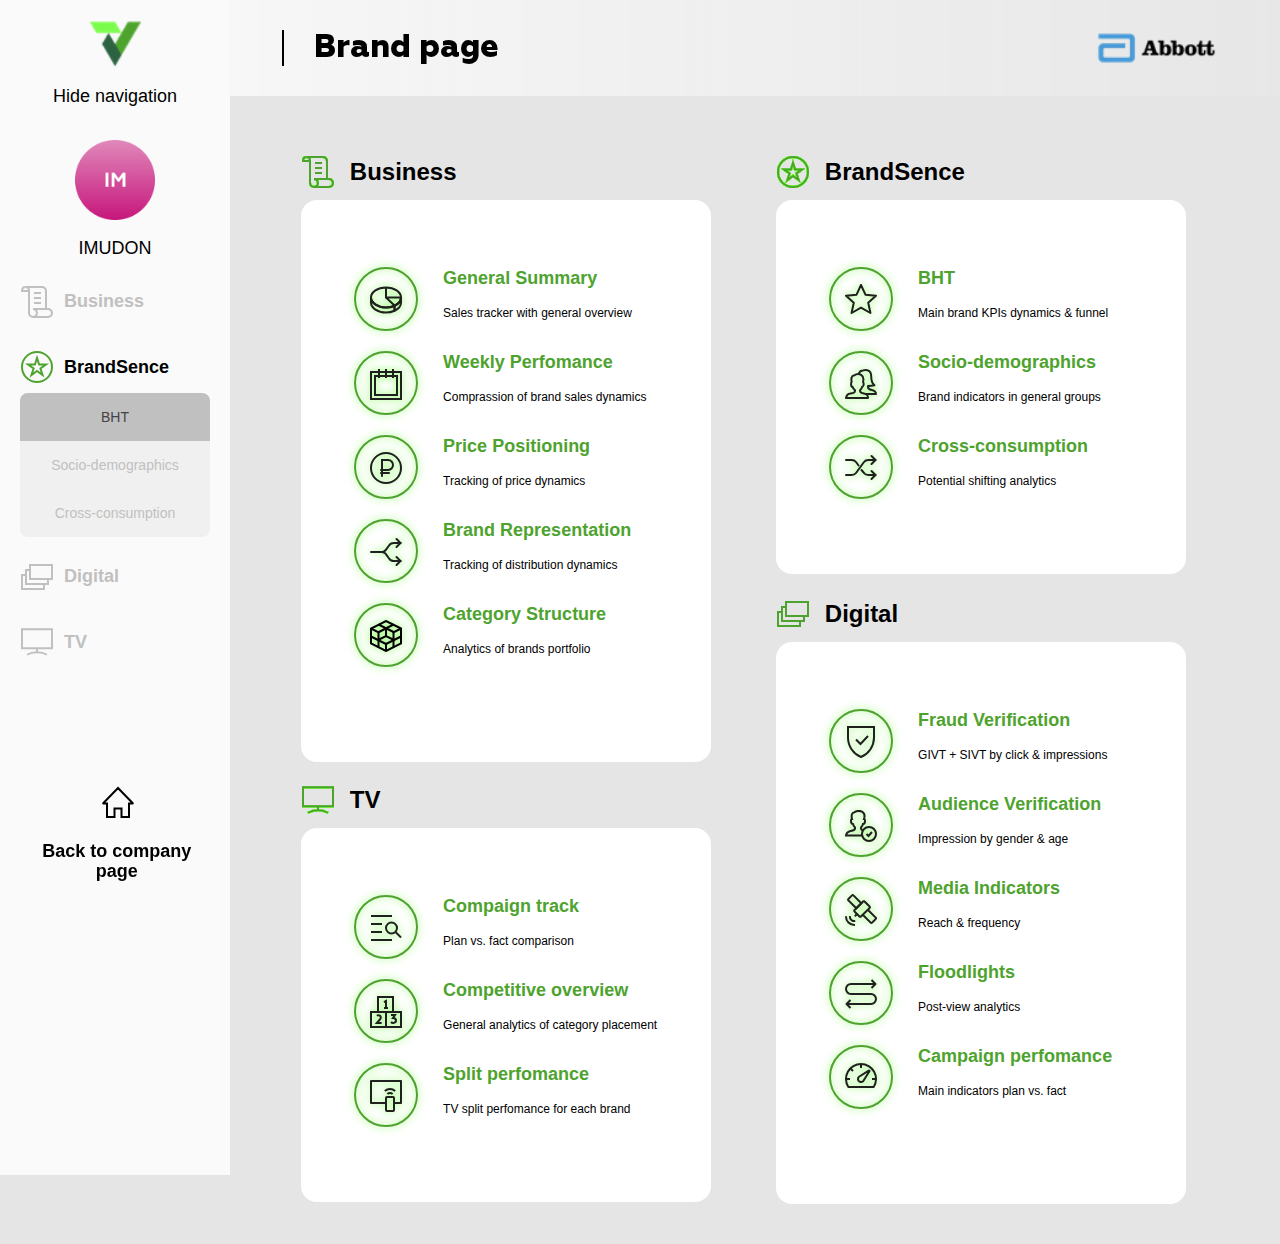
==== info.html @ 7080825c "Add files via upload" ====
<!DOCTYPE html>
<html lang="en">
<head>
    <meta charset="UTF-8">
    <meta http-equiv="X-UA-Compatible" content="IE=edge">
    <meta name="viewport" content="width=device-width, initial-scale=1.0">
    <title>Info VS</title>
    <link rel="shortcut icon" href="img/SV-img.svg" image="x-icon">
    
    <link rel="stylesheet" href="css/_normalize.css">
    <link rel="stylesheet" href="css/main.css">
    <link rel="stylesheet" href="css/info.css">
    <link rel="stylesheet" href="css/mobile.css">
    <link rel="stylesheet" href="css/media.css">
</head>
<body>
    <header class="header">
        
        <div class="header-block">
            <div class="header-block-menu">
                <div class="header-block-menu--item">
                    <img src="img/brands/brands-logo/IM-logo1.png" alt="Imudon" class="header-menu-brand header-disable">
                    <h2 class="header-display-text">Brand page</h2>
                </div>
                <button  class="btn-menu btn-reset"><img src="img/SV-img.svg" alt="SV logo" class="header-menu-logo header-disable"></button>
            </div>
            <h2 class="header-text">Brand page</h2>
            <img class="header-img" src="img/Abbott-logo.svg" alt="Abbott logo"> 
        </div>
    </header>
    <main class="info-container">
        <div id="header-container" class="header-container ">
            <div class="header-container-logo">
                <button id="hide" class="hide btn-reset"><img class="header-logo header-logo-act" src="img/SV-img.svg" alt="SV logo"></button>
                <h3 class="header-container-text active-text">Hide navigation</h3>
            </div>
            <div class="option-check">
                <img src="img/brands/brands-logo/IM-logo1.png" alt="Imudon" class="option-check-img">
                <h3 class="option-check-text active-text">Imudon</h3>
            </div>
            <div class="options-navigate">
                <div class="option-item">
                    <svg width="34" height="34" viewBox="0 0 34 34" fill="none" xmlns="http://www.w3.org/2000/svg">
                        <g filter="url(#filter0_d)">
                        <path d="M5.6 2C3.4 2 2 3.8 2 6H9M28 24H13C14.0609 24 15.0783 24.4214 15.8284 25.1716C16.5786 25.9217 17 26.9391 17 28C17 29.0609 16.5786 30.0783 15.8284 30.8284C15.0783 31.5786 14.0609 32 13 32H28C29.0609 32 30.0783 31.5786 30.8284 30.8284C31.5786 30.0783 32 29.0609 32 28C32 26.9391 31.5786 25.9217 30.8284 25.1716C30.0783 24.4214 29.0609 24 28 24Z" stroke="#C0C0C0" stroke-width="2"/>
                        <path d="M14 18H21M14 8H21H14ZM14 13H21H14Z" stroke="#C0C0C0" stroke-width="2"/>
                        <path d="M26.0001 24V6C26.0001 4.93913 25.5787 3.92172 24.8285 3.17157C24.0784 2.42143 23.061 2 22.0001 2H5.6001C7.8001 2 9.0001 3.8 9.0001 6V28C9.0001 29.0609 9.42152 30.0783 10.1717 30.8284C10.9218 31.5786 11.9392 32 13.0001 32" stroke="#C0C0C0" stroke-width="2"/>
                        </g>
                        <defs>
                        <filter id="filter0_d" x="0" y="0" width="34" height="34" filterUnits="userSpaceOnUse" color-interpolation-filters="sRGB">
                        <feFlood flood-opacity="0" result="BackgroundImageFix"/>
                        <feOffset/>          
                        <feColorMatrix type="matrix" values="0 0 0 0 0.482353 0 0 0 0 0.984314 0 0 0 0 0.298039 0 0 0 1 0"/>
                        <feBlend mode="normal" in="SourceGraphic" in2="effect1_dropShadow" result="shape"/>
                        </filter>
                        </defs>
                        </svg>
                    <h2 class="option-text active-text">Business</h2>
                </div>
                <div class="option-item active">
                    <div class="option-wrappers-descr">
                        <svg width="34" height="34" viewBox="0 0 34 34" fill="none" xmlns="http://www.w3.org/2000/svg">
                            <g filter="url(#filter0_d)">
                            <path d="M17 20.95L11.45 25L13.6 18.5L8 14.5H14.9L17 8L19.1 14.5H26L20.45 18.5L22.55 25L17 20.95Z" stroke="#4EA32E" stroke-width="2" stroke-miterlimit="10"/>
                            <path d="M17 32C25.2843 32 32 25.2843 32 17C32 8.71573 25.2843 2 17 2C8.71573 2 2 8.71573 2 17C2 25.2843 8.71573 32 17 32Z" stroke="#4EA32E" stroke-width="2" stroke-miterlimit="10"/>
                            </g>
                            <defs>
                            <filter id="filter0_d" x="0" y="0" width="34" height="34" filterUnits="userSpaceOnUse" color-interpolation-filters="sRGB">
                            <feFlood flood-opacity="0" result="BackgroundImageFix"/>
                            <feColorMatrix in="SourceAlpha" type="matrix" values="0 0 0 0 0 0 0 0 0 0 0 0 0 0 0 0 0 0 127 0"/>
                            <feOffset/>
                            <feGaussianBlur stdDeviation="0.5"/>
                            <feColorMatrix type="matrix" values="0 0 0 0 0.482353 0 0 0 0 0.984314 0 0 0 0 0.298039 0 0 0 1 0"/>
                            <feBlend mode="normal" in2="BackgroundImageFix" result="effect1_dropShadow"/>
                            <feBlend mode="normal" in="SourceGraphic" in2="effect1_dropShadow" result="shape"/>
                            </filter>
                            </defs>
                            </svg>
                        <h2 class="option-text active-text" id="active">BrandSence</h2>
                    </div>
                    <div class="option-wrappers-items">
                        <div class="items">
                            <svg class="active-svg hide-svg items-svg" width="24" height="24" viewBox="0 0 32 32" fill="none" xmlns="http://www.w3.org/2000/svg">
                                <path d="M16 23.6154L6.55556 29L8.77778 18.7692L1 11.7692L11.5556 10.6923L16 1L20.4444 10.6923L31 11.7692L23.2222 18.7692L25.4444 29L16 23.6154Z" stroke="#202020" stroke-width="2" stroke-miterlimit="10" stroke-linecap="round" stroke-linejoin="round"/>
                            </svg>
                            <h3 class="items-text active-text">BHT</h3>
                        </div>
                        <div class="items">
                            <svg class="items-svg hide-svg" width="24" height="24" viewBox="0 0 32 32" fill="none" xmlns="http://www.w3.org/2000/svg">
                                <path d="M13.7002 6.10001C14.1502 4.45001 15.3002 2.40001 18.2002 2.40001C18.2002 2.40001 26.2002 -0.149995 26.2002 8.00001C26.2002 14.85 27.7502 15.6 29.4002 17.25C27.3024 17.7429 25.1551 17.9945 23.0002 18V18.8C23.0002 19.6 22.8502 21.2 26.8502 22C30.8502 22.8 31.0002 26 31.0002 26H20.5002" stroke="#C0C0C0" stroke-width="2" stroke-miterlimit="10" stroke-linecap="round" stroke-linejoin="round"/>
                                <path d="M19.05 25.6C15.05 25.05 15.05 23.6 15.05 22.8V22.35C16.0686 21.4067 16.797 20.1926 17.15 18.85C18.35 18.85 18.65 16.3 18.65 15.95C18.65 15.6 18.55 14.15 18 14C20 7.00001 14 4.00001 8.8 7.60001C6.6 7.60001 5.9 10.8 6.7 14C6.15 14 6.05 15.5 6.05 15.9C6.05 16.3 6.35 18.8 7.55 18.8C7.95 20.25 9.05 21.45 10 22.3V22.8C10 23.6 9.7 25.1 5.65 25.6C1.6 26.1 1 30 1 30H23C23 30 23.05 26.15 19.05 25.6Z" stroke="#C0C0C0" stroke-width="2" stroke-miterlimit="10" stroke-linecap="round" stroke-linejoin="round"/>
                            </svg>                                
                            <h3 class="items-text active-text">Socio-demographics</h3>
                        </div>
                        <div class="items">
                            <svg class="items-svg hide-svg" width="24" height="24" viewBox="0 0 32 32" fill="none" xmlns="http://www.w3.org/2000/svg">
                                <path d="M26.5 12L30.5 8L26.5 4" stroke="#C0C0C0" stroke-width="2" stroke-miterlimit="10" stroke-linecap="round" stroke-linejoin="round"/>
                                <path d="M26.5 27L30.5 23L26.5 19" stroke="#C0C0C0" stroke-width="2" stroke-miterlimit="10" stroke-linecap="round" stroke-linejoin="round"/>
                                <path d="M30.5 8H23.5C21.5 8 20 8.5 19 10L11 21C9.5 23 8.5 23 6.5 23H1" stroke="#C0C0C0" stroke-width="2" stroke-miterlimit="10" stroke-linecap="round" stroke-linejoin="round"/>
                                <path d="M13.55 13.5L11 10C9.5 8 8.5 8 6.5 8H1M30.5 23H23.5C21.5 23 20 22.5 19 21L16.5 18" stroke="#C0C0C0" stroke-width="2" stroke-miterlimit="10" stroke-linecap="round" stroke-linejoin="round"/>
                            </svg>
                            <h3 class="items-text active-text">Cross-consumption</h3>
                        </div>
                    </div>
                </div>
                <div class="option-item">
                    
                        <svg width="34" height="32" viewBox="0 0 34 32" fill="none" xmlns="http://www.w3.org/2000/svg">
                            <g filter="url(#filter0_d)">
                            <path d="M24 23V28H2V14H6" stroke="#C0C0C0" stroke-width="2" stroke-miterlimit="10"/>
                            <path d="M28 18V23H6V9H10" stroke="#C0C0C0" stroke-width="2" stroke-miterlimit="10"/>
                            <path d="M10 4H32V18H10V4Z" stroke="#C0C0C0" stroke-width="2" stroke-miterlimit="10"/>
                            </g>
                            <defs>
                            <filter id="filter0_d" x="0" y="-1" width="34" height="34" filterUnits="userSpaceOnUse" color-interpolation-filters="sRGB">
                            <feFlood flood-opacity="0" result="BackgroundImageFix"/>
                            <feOffset/>
                            <feColorMatrix type="matrix" values="0 0 0 0 0.482353 0 0 0 0 0.984314 0 0 0 0 0.298039 0 0 0 1 0"/>
                            <feBlend mode="normal" in="SourceGraphic" in2="effect1_dropShadow" result="shape"/>
                            </filter>
                            </defs>
                            </svg>
                            
                            <h2 class="option-text active-text">Digital</h2>
                    
                </div>
                <div class="option-item">         
                        <svg width="34" height="32" viewBox="0 0 34 32" fill="none" xmlns="http://www.w3.org/2000/svg">
                            <g filter="url(#filter0_d)">
                            <path d="M7 28.75C10.0542 27.0484 13.5044 26.1858 17 26.25C20.4956 26.1858 23.9458 27.0484 27 28.75M17 26.25V22.25V26.25Z" stroke="#C0C0C0" stroke-width="2"/>
                            <path d="M2 3.25H32V22.25H2V3.25Z" stroke="#C0C0C0" stroke-width="2"/>
                            </g>
                            <defs>
                            <filter id="filter0_d" x="0" y="-1" width="34" height="34" filterUnits="userSpaceOnUse" color-interpolation-filters="sRGB">
                            <feFlood flood-opacity="0" result="BackgroundImageFix"/>
                            <feOffset/>
                            <feColorMatrix type="matrix" values="0 0 0 0 0.482353 0 0 0 0 0.984314 0 0 0 0 0.298039 0 0 0 1 0"/>
                            <feBlend mode="normal" in="SourceGraphic" in2="effect1_dropShadow" result="shape"/>
                            </filter>
                            </defs>
                            </svg>
                            
                        <h2 class="option-text active-text">TV</h2>
                    
                </div>
            </div>
            <div class="back-container block-menu">
                <a href="index.html" class="back" >
                    <svg width="32" height="32" viewBox="0 0 32 32" fill="none" xmlns="http://www.w3.org/2000/svg">
                        <path id="back-button" d="M15.9998 2L1.22234 17.285C1.20438 17.3023 1.19201 17.3246 1.18682 17.349C1.18163 17.3734 1.18385 17.3988 1.19321 17.4219C1.20256 17.445 1.21862 17.4648 1.23932 17.4787C1.26001 17.4926 1.2844 17.5001 1.30934 17.5H4.99984V31H12.4998V22.5H19.4998V31H26.9998V17.5H30.6908C30.7158 17.5001 30.7402 17.4926 30.7609 17.4787C30.7815 17.4648 30.7976 17.445 30.807 17.4219C30.8163 17.3988 30.8185 17.3734 30.8134 17.349C30.8082 17.3246 30.7958 17.3023 30.7778 17.285L15.9998 2Z" stroke="black" stroke-width="2" stroke-miterlimit="10" stroke-linecap="round"/>
                    </svg>
                </a>
                <h3 class="back-text active-text">Back to company page</h3>
                    
            </div>

        </div>
        <div class="check-containers">
            <div class="check-containers__item check-containers__item--business">
                <div class="check-wrapp">
                    <img src="img/brands/brands-item/brands-business.svg" class="check-img"></img>
                    <h2 class="check-text">Business</h2>
                </div>
                <div class="check-contents">
                    <div class="check-contents__item check-contents__items">
                        <div class="check-contents__img"><img src="img/info/business_icon-1.svg" alt="General Summary"></div>
                        <div class="check-contents__wrapper">
                           <a href="diogram.html" class="diogram"><h3 class="check-contents__text">General Summary</h3></a> 
                            <p class="check-contents__descr">Sales tracker with general overview</p>
                        </div>
                    </div>
                    <div class="check-contents__item check-contents__items">
                        <div class="check-contents__img"><img src="img/info/business_icon-2.svg" alt="Weekly Perfomance"></div>
                        <div class="check-contents__wrapper">
                            <a href="diogram.html" class="diogram"><h3 class="check-contents__text">Weekly Perfomance</h3></a>
                            <p class="check-contents__descr">Comprassion of brand sales dynamics</p>
                        </div>
                    </div>
                    <div class="check-contents__item check-contents__items">
                        <div class="check-contents__img"><img src="img/info/business_icon-3.svg" alt="Price Positioning"></div>
                        <div class="check-contents__wrapper">
                            <a href="diogram.html" class="diogram"><h3 class="check-contents__text">Price Positioning</h3></a>
                            <p class="check-contents__descr">Tracking of price dynamics</p>
                        </div>
                    </div>
                    <div class="check-contents__item check-contents__items">
                        <div class="check-contents__img"><img src="img/info/business_icon-4.svg" alt="Brand Representation"></div>
                        <div class="check-contents__wrapper">
                            <a href="diogram.html" class="diogram"><h3 class="check-contents__text">Brand Representation</h3></a>
                            <p class="check-contents__descr">Tracking of distribution dynamics</p>
                        </div>
                    </div>
                    <div class="check-contents__item check-contents__items menu-category hide-block">
                        <div class="check-contents__img"><img src="img/info/business_icon-5.svg" alt="Category Structure"></div>
                        <div class="check-contents__wrapper">
                            <a href="diogram.html" class="diogram"><h3 class="check-contents__text">Category Structure</h3></a>
                            <p class="check-contents__descr">Analytics of brands portfolio</p>
                        </div>
                    </div>
                </div>
            </div>
            <div class="check-containers__item check-containers__item--brand">
                <div class="check-wrapp">
                    <img src="img/brands/brands-item/brands-sence.svg" class="check-img"></img>
                    <h2 class="check-text">BrandSence</h2>
                </div>
                <div class="check-contents">
                    <div class="check-contents__item">
                        <div class="check-contents__img"><img src="img/info/brandSence_icon-1.svg" alt="BHT"></div>
                        <div class="check-contents__wrapper">
                            <a href="diogram.html" class="diogram"><h3 class="check-contents__text">BHT</h3></a>
                            <p class="check-contents__descr">Main brand KPIs dynamics & funnel</p>
                        </div>
                    </div>
                    <div class="check-contents__item">
                        <div class="check-contents__img"><img src="img/info/brandSence_icon-2.svg" alt="Socio-demographics"></div>
                        <div class="check-contents__wrapper">
                            <a href="diogram.html" class="diogram"><h3 class="check-contents__text">Socio-demographics</h3></a>
                            <p class="check-contents__descr">Brand indicators in general groups</p>
                        </div>
                    </div>
                    <div class="check-contents__item none-contents">
                        <div class="check-contents__img"><img src="img/info/brandSence_icon-3.svg" alt="Cross-consumption"></div>
                        <div class="check-contents__wrapper">
                            <a href="diogram.html" class="diogram"><h3 class="check-contents__text">Cross-consumption</h3></a>
                            <p class="check-contents__descr">Potential shifting analytics</p>
                        </div>
                    </div>
                </div>
            </div>
            <div class="check-containers__item check-containers__item--tv check-containers__item--brand">
                <div class="check-wrapp">
                    <img src="img/brands/brands-item/brands-tv.svg" class="check-img"></img>
                    <h2 class="check-text">TV</h2>
                </div>
                <div class="check-contents">
                    <div class="check-contents__item">
                        <div class="check-contents__img"><img src="img/info/TV_icon-1.svg" alt="Compaign track"></div>
                        <div class="check-contents__wrapper">
                            <a href="diogram.html" class="diogram"><h3 class="check-contents__text">Compaign track</h3></a>
                            <p class="check-contents__descr">Plan vs. fact comparison</p>
                        </div>
                    </div>
                    <div class="check-contents__item">
                        <div class="check-contents__img"><img src="img/info/TV_icon-2.svg" alt="Competitive overview"></div>
                        <div class="check-contents__wrapper">
                            <a href="diogram.html" class="diogram"><h3 class="check-contents__text">Competitive overview</h3></a>
                            <p class="check-contents__descr">General analytics of category placement</p>
                        </div>
                    </div>
                    <div class="check-contents__item none-contents">
                        <div class="check-contents__img"><img src="img/info/TV_icon-3.svg" alt="Split perfomance"></div>
                        <div class="check-contents__wrapper">
                            <a href="diogram.html" class="diogram"><h3 class="check-contents__text">Split perfomance</h3></a>
                            <p class="check-contents__descr">TV split perfomance for each brand</p>
                        </div>
                    </div>
                </div>
            </div>
            <div class="check-containers__item check-containers__item--digital check-containers__item--business">
                <div class="check-wrapp">
                    <img src="img/brands/brands-item/brands-digital.svg" class="check-img"></img>
                    <h2 class="check-text">Digital</h2>
                </div>
                
                <div class="check-contents">
                    <div class="check-contents__item">
                        <div class="check-contents__img"><img src="img/info/digital_icon-1.svg" alt="Fraud Verification"></div>
                        <div class="check-contents__wrapper">
                            <a href="diogram.html" class="diogram"><h3 class="check-contents__text">Fraud Verification</h3></a>
                            <p class="check-contents__descr">GIVT + SIVT by click & impressions</p>
                        </div>
                    </div>
                    <div class="check-contents__item">
                        <div class="check-contents__img"><img src="img/info/digital_icon-2.svg" alt="Audience Verification"></div>
                        <div class="check-contents__wrapper">
                            <a href="diogram.html" class="diogram"><h3 class="check-contents__text">Audience Verification</h3></a>
                            <p class="check-contents__descr">Impression by gender & age</p>
                        </div>
                    </div>
                    <div class="check-contents__item">
                        <div class="check-contents__img"><img src="img/info/digital_icon-3.svg" alt="Media Indicators"></div>
                        <div class="check-contents__wrapper">
                            <a href="diogram.html" class="diogram"><h3 class="check-contents__text">Media Indicators</h3></a>
                            <p class="check-contents__descr">Reach & frequency</p>
                        </div>
                    </div>
                    <div class="check-contents__item">
                        <div class="check-contents__img"><img src="img/info/digital_icon-4.svg" alt="Floodlights"></div>
                        <div class="check-contents__wrapper">
                            <a href="diogram.html" class="diogram"><h3 class="check-contents__text">Floodlights</h3></a>
                            <p class="check-contents__descr">Post-view analytics</p>
                        </div>
                    </div>
                    <div class="check-contents__item none-contents">
                        <div class="check-contents__img"><img src="img/info/digital_icon-5.svg" alt="Campaign perfomance"></div>
                        <div class="check-contents__wrapper">
                            <a href="diogram.html" class="diogram"><h3 class="check-contents__text">Campaign perfomance</h3></a>
                            <p class="check-contents__descr">Main indicators plan vs. fact</p>
                        </div>
                    </div>
                </div>
            </div>
        </div>
    </main>

    <script src="js/info.js" ></script>
</body>
</html>
---- css/main.css ----
@font-face {
  font-family: 'Geometria Regular';
  src: url(/fonts/Geometria.woff) format('woff');
  font-weight: 400;
  font-style: normal;
}

@font-face {
  font-family: 'Geometria Bold';
  src: url(/fonts/Geometria-Bold.woff)  format('woff');
  font-weight: 700;
  font-style: normal;
}

@font-face {
  font-family: 'Geometria Extra Bold';
  src: url(/fonts/Geometria-ExtraBold.woff)  format('woff');
  font-weight: 800;
  font-style: normal;
}

* {
    box-sizing: border-box;
}

a {
    color: inherit;
    text-decoration: none;
    padding: 0;
    margin: 0;
}

img {
    max-width: 100%;
}

.list-reset {
    margin: 0;
    padding: 0;
    list-style-type: none;
}

.btn-reset {
    padding: 0;
    border: none;
    cursor: pointer;
    background-color: transparent;
}

:root {
	--accent-color: #5D71DD;
	--dark-color: #2F2222;
	--grid-gap: 40px;
}
body {
	font-family: 'Geometria', sans-serif;
	margin: 0;
    padding: 0;
    overflow-anchor: none;
    font-weight: 400;
    background-color: #E5E5E5;
}

.main-contain {
    padding: 0 205px;
}

.header {
    display: flex;
    align-items: center;
    justify-content: space-between;
}
.header-logo {
  margin-left: -40px;
}
.header-img {
  margin-right: -50px;
}
.header-block {
    display: flex;
    align-items: center;
    justify-content: space-between;
}
.header-text {
    font-family: 'Geometria Extra Bold';
    font-size: 32px;
}
.contents-brands {
    display: grid;
    grid-template-columns: repeat(2, 1fr);
    margin-bottom: 30px;
    gap: 15px;
    margin-top: 30px;
}
.brands-item {
    height: 392px;
    display: flex;
    align-items: center;
    justify-content: space-around;
    background-color: #fff;
    border-radius: 16px;
}

.brands-item__name {
    padding: 0 35px;
    border-right: 1px solid #C0C0C0;  
    height: 80%;
}

.brands-item__name--2 {
    height: 280px;
}
.brands-item__name--2--modify{
    margin-top: -110px;
}
.brands-item__name--3 {
    height: 235px;
}
.brands-item__name--3--modify {
    margin-top: -65px;
}

.name-logo {
    background-size: cover;
    background-position: center;
    background-repeat: no-repeat;
    width: 96px;
    height: 96px;
}
.name-logo--1 {
    background-image: url(/img/brands/brands-logo/HP-logo1.png);
}
.name-logo--2 {
    background-image: url(/img/brands/brands-logo/IM-logo1.png);
}
.name-logo--3 {
    background-image: url(/img/brands/brands-logo/KR-logo.png);
}
.name-logo--4 {
    background-image: url(/img/brands/brands-logo/SM-logo.png);
}
.name-logo--5 {
    background-image: url(/img/brands/brands-logo/HP-logo2.png);
}
.name-logo--6 {
    background-image: url(/img/brands/brands-logo/IM-logo2.png);
}

.name-text {
    font-family: 'Geometria Regular';
    font-size: 24px;
    text-transform: uppercase;
    margin-top: 15px;
}

.brands-item__service {
  margin-right: 25%;
}

.service-img {
  padding: 20px;
  font-size: 18px;
  font-family: 'Geometria Bold';
  width: 32px;
}
.service-content {
  display: flex;
  align-items: center;
  justify-content: space-between;
}
.service-content img{
  margin-right: 15px;
}

.service-img:hover {
  transition: 0.3s ease all;
  color: #3d3d3d;
}
---- css/info.css ----
.header-container {
    position: fixed;
    background-color: #FAFAFA;
    height: 1195px;
    width: 230px;
    z-index: 20;
    margin-top: -200px;
}
.change-container {
    width: 95px;
}
.header-container-logo {
    margin-top: 40px;
}
.header-container-text {
    font-size: 18px;
    font-weight: 400;
    text-align: center;
}
.header-logo-act {
    display: block;
}
.header-logo {  
    margin: 0 auto;
    display: block;
}
.header-block-menu {
    display: none;
}
.header-menu-brand {
    height: 48px;
    width: 48px;
}
.option-check {
    margin-top: 33px;
}
.option-check-img {
    width: 80px;
    height: 80px;
    display: block;
    margin: 0 auto;
}
.option-check-text {
    text-transform: uppercase;
    font-size: 18px;
    font-weight: 400;
    text-align: center;
}
.options-navigate {
    padding: 0 20px;
}
.pad {
    margin-top: 50px;
    padding: 0  30px;
}

.option-wrappers-descr {
    display: flex;
   align-items: center;
}
.option-wrappers-items {
    width: 190px;
    height: 144px;
    background-color: #F0F0F0;
    border-radius: 8px;
}
.small {
    margin-top: 20px;
    width: 78.48px;
    margin-left: -20px;
}

.items {
    font-weight: 400;
    font-size: 14px;
    color: #C0C0C0;
}
.items:first-child {
    background: #C0C0C0;
    color: #434343;
    border-top-left-radius: 8px;
    border-top-right-radius: 8px;
}
.items-text {
    font-weight: 400;
    font-size: 14px;
    margin: 0 auto;
    height: 48px;
    line-height: 48px;
    text-align: center;
}
.items-svg {
    margin-left: 30%;
    margin: 10px 0 10px 30%;
}
.hide-svg {
    display: none;
}

.option-item {
    display: flex;
    align-items: center;
    margin-top: 15px;
}
.option-text {
    font-weight: 900;
    font-size: 18px;
    color: #C0C0C0;
    margin-left: 10px;
}

.back {
    margin-left: 55%;
}
.back-change {
    margin-left: 40%;
}
.back-container {
    position: fixed;
    left: 0;
    bottom: 0;
    margin-left: 1.5%;
}
#back-button:hover {
    transition: all 0.3s ease;
    stroke: #4EA32E;
    fill: none;
}
.back-text {
    font-size: 18px;
    text-align: center;
    width: 150px;
    margin-left: 15%;
}

.header-block {
    display: flex;
    align-items: center;
    justify-content: space-between;
    z-index: 10;
    height: 96px;
    left: 0px;
    top: 0px;
    background: linear-gradient(90deg, #FAFAFA 0%, rgba(250, 250, 250, 0.1) 100%);
    backdrop-filter: blur(16px);
    position: fixed;
    width: 100%;
}
.header-text {
    margin-left: 22%;
    border-left: 2px solid #000;
    padding-left: 30px;
}
.header-img {
    margin-right: 5%;
}
.check-containers {
    display: grid;
    grid-template-columns: repeat(2, 1fr);
    gap: 65px;
    margin: 180px 23.5% 40px 23.5%;
}

.check-containers__item {
    background-color: #FFFFFF;
    border-radius: 16px;
    width: 410px; 
    margin-top: 20px;
}
.check-containers__item--business {
    height: 562px;
}
.check-containers__item--digital {
    margin-top: -185px;
}
.check-containers__item--brand {
    height: 374px;
}
.check-containers__item--tv {
    margin-top: 1px;
}
.check-wrapp {
    display: flex;
    align-items: center;
    justify-content: left;
    margin-top: -15%;
}

.hide {
    margin: 0 auto;
    display: block;
}

.check-text {
    color: #000;
    margin-left: 15px;
}

.check-contents {
    position: relative;
    margin-left: 13%;
    margin-top: 15%;
}
.check-contents__item {
    display: flex;
    align-items: center;
}
.check-contents__img {
    width: 64px;
    height: 64px;
    line-height: 60px;
    margin-bottom: 20px;
    border-radius: 50px;
    text-align: center;
    border: 2px solid #4EA32E;
    filter: drop-shadow(0px 0px 4px #7BFB4C);
}
.check-contents__img img{
    
  vertical-align: middle;  
}
.check-contents__wrapper {
    margin-left: 25px;
    margin-top: -10%;
}
.check-contents__descr {
    font-size: 12px;
    font-weight: 400;
}
.check-contents__text   {
    font-weight: 900;
    font-size: 18px;
    color: #4EA32E;
}
.check-contents__text:hover {
    transition: all 0.3s ease ;
    color: #3d3d3d;
}

.active-text {
    display: block;
}
.disable-text {
    display: none;
}
    
#active {
    color: #000;
}
.active {  
    display: block;
}


.block-menu {
    display: block;
}

.btn-menu {
    z-index: 100;
}
---- css/mobile.css ----
@media (max-width: 1366px) {
    
}

@media (max-width: 1100px) {
    
}
@media (max-width: 1024px) {
    
}

@media (max-width: 812px) {
    .contents-brands {
        grid-template-columns: repeat(1, 1fr);
    }
    .brands-item__name--2--modify {
        margin-top: 0px;
    }
    .brands-item__name--3--modify {
        margin-top: 0;
    }
    .service-content {
        margin-left: 0px; 
    }
    .brands-item__service {
        margin-right: 0;
    }
    
}

@media (max-width: 767px) {
    .login-container {
        top: 30%;
    }
    .header-logo {
        display: none;
    }
    .header-text {
        font-size: 18px;
        padding-left: 10px;
        border-left: 1px solid #000;
    }
    .header-img {
        margin-right: 0;
        width: 90px;
    }
    .main-contain {
        padding: 0 25px;
    }
}

@media (max-width: 375px) {
    button {
        width: 300px;
        margin-left: 30px;
    }
    input {
        width: 300px;
        margin-left: 30px;
    }
    .brands-item__service {
        display: none;
    }
    .name-text {
        border-bottom: none;
        margin-left: 30px;
        margin-top: -10px;
    }
    .brands-item {
        height: 100%;
    }
    .brands-item__name {
        padding: 10px 0px;
        display: inline-flex;
        border-right: none;
    }
    .name-logo {
        margin-left: 20px;
        width: 64px;
        height: 64px;
        margin-top: -25px;
    }

}

@media (max-width: 320px) {

}
---- css/media.css ----
@media (max-width: 1366px) {
    .service-content {
        margin-left: 15px;
    }
    .brands-item__name {
        padding: 0 28px;
    }
}

@media (max-width: 1100px) {
    .brands-item__name {
        padding: 0 15px;
    }
    .service-content {
        margin-left: 10px;
    }
    .service-content img {
        width: 28px;
    }
}

@media (max-width: 1024px) {
    .service-img {
        padding: 20px;
        font-size: 16px;
    }
    .brands-item {
        height: 600px;
        display: block;
    }
   
    .brands-item__name--2 {
        height: 480px;
        
    }
    .brands-item__name--2--modify{
        margin-top: -110px;
    }
    .brands-item__name--3 {
        height: 355px;
    }
    
    .brands-item__name--3--modify {
        margin-top: 5px;
    }
    .name-logo {
        margin: 0 auto;
    }
    .brands-item__name {
        height: 25%;
        margin-top: 40px;
    }
    .name-text {
        text-align: center;
        padding-bottom: 10px;
        border-bottom: 1px solid #C0C0C0;
    }
    .service-content {
        justify-content: center;
    }
    .brands-item__service {
        margin-top: 60px;
        margin-right: 25%;
    }
    .brands-item__service-1 {
        margin-top: 0;
    }
    .brands-item__service-2 {
        margin-top: 30px;
    }
    .check-containers {
        gap: 15px;
        margin: 170px 2.5% 40px 25%;
    }
    .check-containers__item {
        width: 350px;
    }
    .check-containers__item--tv {
        margin-top: 40px;
    }
    .check-containers__item--digital {
        margin-top: -145px;
    }
    .check-contents__item {
        margin-left: -20px;
    }
}

@media (max-width: 910px) {
    .check-containers {
        grid-template-columns: repeat(1, 1fr);
        margin: 180px 0 40px 40%;
    }
    .header-text {
        margin-left: 27%;
    }
    .check-containers__item--digital {
        margin-top: 40px;
    }
    .check-containers__item:not(:first-child) {
        margin-top: 40px;
    }
}

@media (max-width: 812px) {
    .contents-brands {
        grid-template-columns: repeat(1, 1fr);
    }
    .brands-item__name--2--modify {
        margin-top: 0px;
    }
    .brands-item__name--3--modify {
        margin-top: 0;
    }
    .service-content {
        margin-left: 0px; 
    }
    .brands-item__service {
        margin-right: 0;
    }
    .header-text {
        margin-left: 30%;
    }
}

@media (max-width: 767px) {
    .login-container {
        top: 30%;
    }
    .header-logo {
        display: none;
    }
    .header-logo-act {
        display: block;
    }
    .header-text {
        font-size: 18px;
        padding-left: 10px;
        border-left: 1px solid #000;
    }
    .header-img {
        margin-right: 0;
        width: 90px;
    }
    .main-contain {
        padding: 0 25px;
    }
    .header-text {
        margin-left: 45%;
    }
}

@media (max-width: 584px) {
    .check-containers__item {
        width: 300px;
    }
    .check-containers {
        margin: 180px 0 40px 44%;
    }
    .check-contents {
        margin-left: 10%;
        margin-top: 15%;
    }
    .check-wrapp {
        margin-top: -18%;
    }
} 

@media (max-width: 544px) {
    .options-navigate {
        padding: 150px 0px;
    }
    .option-item {
        margin-left: 30%;
    }
    .header-img {
        display: none;
    }
    .back-text {
        font-size: 0;
    }
    .check-containers__item {
        height: 64px;
        width: 291px;
    }
    .check-wrapp {
        justify-content: center;
        margin-top: 0%;
    }
    .check-containers {
        margin-left: 20%;
    }
    .header-container {
        display: none;
    }
    .check-containers__item:not(:first-child) {
        margin-top: 10px;
    }
    .header-block-menu--item {
        display: flex;
        align-items: center;
    }
    .header-block-menu {
        display: flex;
        align-items: center;
        justify-content: space-between;
        width: 100%;
    }
    .header-display-text {
        margin-left: 15px;
    }
    .header-text {
        display: none;
    }
    .header-block {
        padding: 0 10px;
        z-index: 1000;
    }
    .block-menu {
        display: block;
    }
    .header-container-logo {
        display: none;
    }
    .option-check {
        display: none;
    }
    .header-container {
        height: 80%;
        width: 100%;
        z-index: 20;
    }
    .option-item {
        margin-top: 25px;
    }
    .back-container {
        margin-left: -100px;
        margin-top: -90px;
        position: relative;
    }
    .check-contents__item:not(:last-child) {
        display: none;
    }
    .none-contents {
        display: none;
    }
    .menu-category {
        margin-top: 500px;
        padding: 15px 0 0 15px;
        background-color: #fff;
        border-radius: 8px;
    }
    .hide-block {
        display: none;
    }
    
} 

@media (max-width: 425px) {
    .check-containers {
        margin: 180px 10% 0 13%;
    }
    .option-item {
        margin-left: 20%;
    }
}

@media (max-width: 375px) {
    button {
        width: 300px;
        margin-left: 30px;
    }
    input {
        width: 300px;
        margin-left: 30px;
    }
    .brands-item__service {
        display: none;
    }
    .name-text {
        border-bottom: none;
        margin-left: 30px;
        margin-top: -10px;
    }
    .brands-item {
        height: 100%;
    }
    .brands-item__name {
        padding: 10px 0px;
        display: inline-flex;
        border-right: none;
    }
    .name-logo {
        margin-left: 20px;
        width: 64px;
        height: 64px;
        margin-top: -25px;
    }
    .check-containers {
        margin: 180px 10% 0 10%;
    }
}

@media (max-width: 320px) {
    .check-containers {
        margin: 180px 0 40px 4%;
    }
}
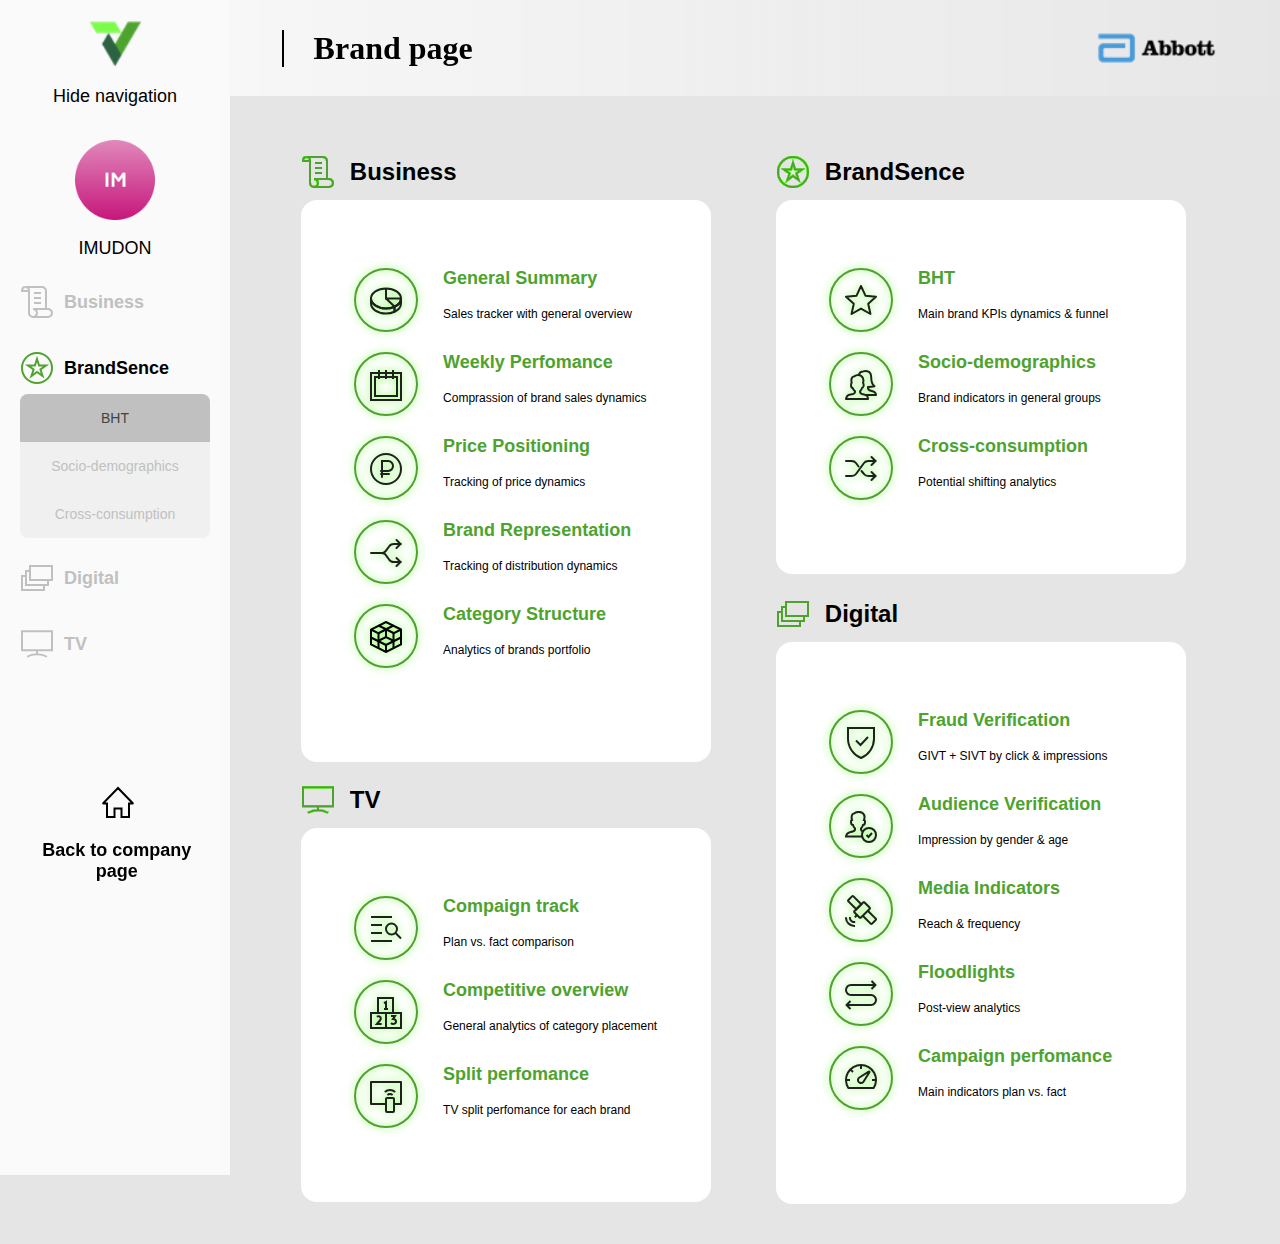
==== commit ec557fd6: "Update info.html" ====
--- a/info.html
+++ b/info.html
@@ -7,10 +7,9 @@
     <title>Info VS</title>
     <link rel="shortcut icon" href="img/SV-img.svg" image="x-icon">
     
-    <link rel="stylesheet" href="css/_normalize.css">
+    <link rel="stylesheet" href="css/normalize.css">
     <link rel="stylesheet" href="css/main.css">
     <link rel="stylesheet" href="css/info.css">
-    <link rel="stylesheet" href="css/mobile.css">
     <link rel="stylesheet" href="css/media.css">
 </head>
 <body>
@@ -306,4 +305,4 @@
 
     <script src="js/info.js" ></script>
 </body>
-</html>+</html>
--- a/css/main.css
+++ b/css/main.css
@@ -1,20 +1,20 @@
 @font-face {
   font-family: 'Geometria Regular';
-  src: url(/fonts/Geometria.woff) format('woff');
+  src: url(fonts/Geometria.woff) format('woff');
   font-weight: 400;
   font-style: normal;
 }
 
 @font-face {
   font-family: 'Geometria Bold';
-  src: url(/fonts/Geometria-Bold.woff)  format('woff');
+  src: url(fonts/Geometria-Bold.woff)  format('woff');
   font-weight: 700;
   font-style: normal;
 }
 
 @font-face {
   font-family: 'Geometria Extra Bold';
-  src: url(/fonts/Geometria-ExtraBold.woff)  format('woff');
+  src: url(fonts/Geometria-ExtraBold.woff)  format('woff');
   font-weight: 800;
   font-style: normal;
 }
@@ -128,22 +128,22 @@
     height: 96px;
 }
 .name-logo--1 {
-    background-image: url(/img/brands/brands-logo/HP-logo1.png);
+    background-image: url(img/brands/brands-logo/HP-logo1.png);
 }
 .name-logo--2 {
-    background-image: url(/img/brands/brands-logo/IM-logo1.png);
+    background-image: url(img/brands/brands-logo/IM-logo1.png);
 }
 .name-logo--3 {
-    background-image: url(/img/brands/brands-logo/KR-logo.png);
+    background-image: url(img/brands/brands-logo/KR-logo.png);
 }
 .name-logo--4 {
-    background-image: url(/img/brands/brands-logo/SM-logo.png);
+    background-image: url(img/brands/brands-logo/SM-logo.png);
 }
 .name-logo--5 {
-    background-image: url(/img/brands/brands-logo/HP-logo2.png);
+    background-image: url(img/brands/brands-logo/HP-logo2.png);
 }
 .name-logo--6 {
-    background-image: url(/img/brands/brands-logo/IM-logo2.png);
+    background-image: url(img/brands/brands-logo/IM-logo2.png);
 }
 
 .name-text {
@@ -175,4 +175,4 @@
 .service-img:hover {
   transition: 0.3s ease all;
   color: #3d3d3d;
-}+}
